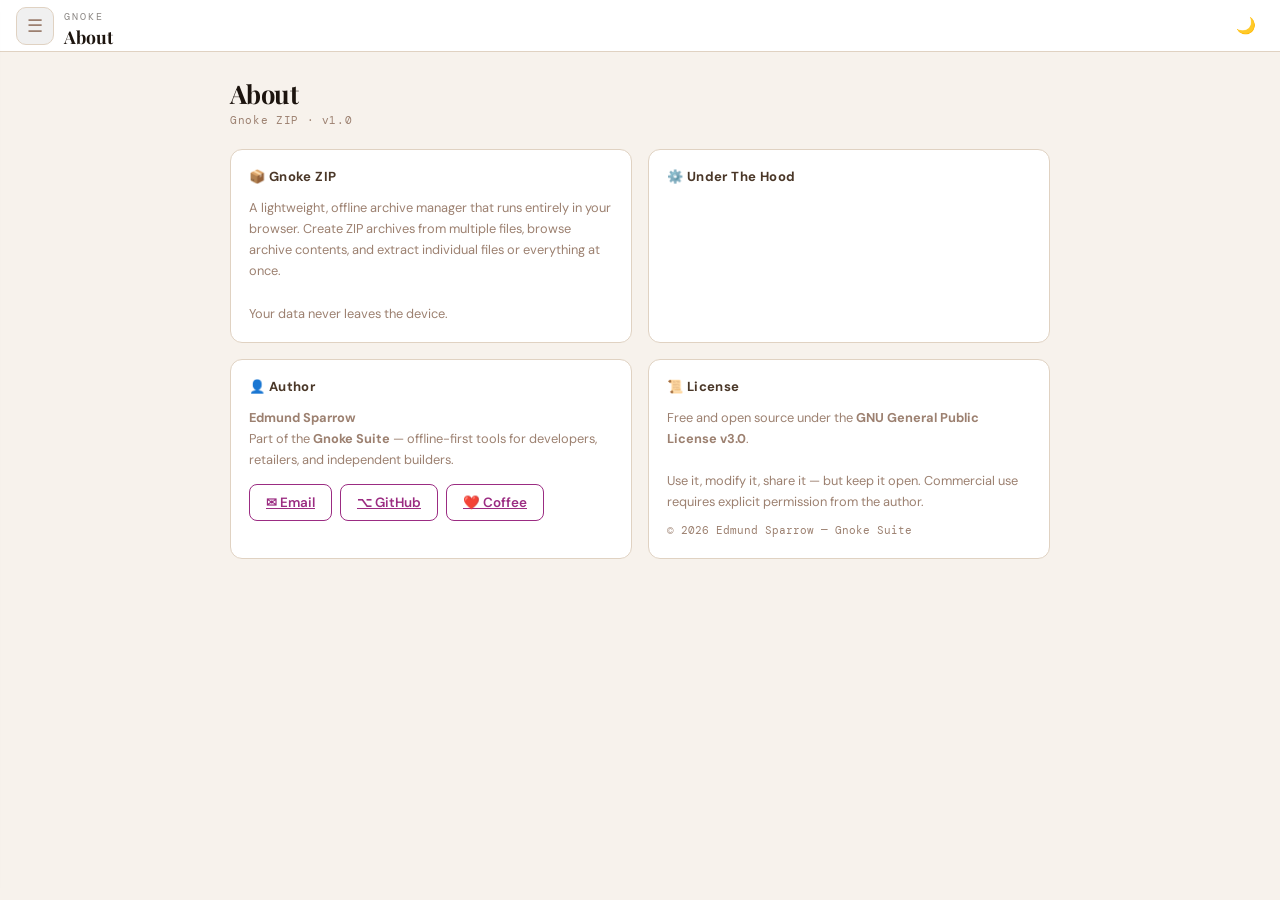
==== main/about.html @ bc57471d "Add files via upload" ====
<!DOCTYPE html>
<html lang="en">
<head>
  <meta charset="UTF-8" />
  <meta name="viewport" content="width=device-width, initial-scale=1.0, viewport-fit=cover" />
  <title>About — Gnoke ZIP</title>

  <link rel="preconnect" href="https://fonts.googleapis.com" />
  <link rel="preconnect" href="https://fonts.gstatic.com" crossorigin />
  <link href="https://fonts.googleapis.com/css2?family=DM+Mono:wght@400;500&family=Playfair+Display:wght@600;700&family=DM+Sans:wght@300;400;500;600&display=swap" rel="stylesheet" />

  <link rel="stylesheet"       href="../style.css" />
  <link rel="icon"             type="image/png"   href="../global.png" />
  <link rel="apple-touch-icon"                    href="../global.png" />
  <link rel="manifest"                            href="../manifest.json" />

  <script>
    (function () {
      var t = localStorage.getItem('gnoke_zip_theme');
      if (t) document.documentElement.setAttribute('data-theme', t);
    })();
  </script>
</head>
<body>

<header>
  <div>
    <small style="opacity:0.5;font-family:var(--font-mono);font-size:.6rem;letter-spacing:.2em;text-transform:uppercase;">Gnoke</small>
    <h1 style="margin:0;font-size:1.1rem;font-weight:700;font-family:var(--font-display);">About</h1>
  </div>
  <div style="margin-left:auto;display:flex;align-items:center;gap:8px;">
    <button class="icon-btn" id="theme-toggle" title="Toggle theme">🌙</button>
  </div>
</header>


<main class="pages">
  <section class="page active">
    <div class="page-content">

      <div class="page-header">
        <div>
          <h1>About</h1>
          <p class="sub">Gnoke ZIP · v1.0</p>
        </div>
      </div>

      <div class="card-grid">

        <div class="form-card">
          <h2 class="card-title">📦 Gnoke ZIP</h2>
          <p class="hint">
            A lightweight, offline archive manager that runs entirely in your browser.
            Create ZIP archives from multiple files, browse archive contents,
            and extract individual files or everything at once.<br /><br />
            Your data never leaves the device.
          </p>
        </div>

        <div class="form-card">
          <h2 class="card-title">⚙️ Under The Hood</h2>
          <table class="about-table">
            <tbody id="about-tech-table"></tbody>
          </table>
        </div>

        <div class="form-card">
          <h2 class="card-title">👤 Author</h2>
          <p class="hint">
            <strong>Edmund Sparrow</strong><br />
            Part of the <strong>Gnoke Suite</strong> — offline-first tools
            for developers, retailers, and independent builders.
          </p>
          <div style="display:flex;gap:8px;margin-top:14px;flex-wrap:wrap;">
            <a class="btn btn-outline" href="mailto:edmundsparrow@gmail.com">✉ Email</a>
            <a class="btn btn-outline" href="https://github.com/edmundsparrow" target="_blank" rel="noopener">⌥ GitHub</a>
            <a class="btn btn-outline" href="https://selar.com/showlove/edmundsparrow" target="_blank" rel="noopener">❤️ Coffee</a>
          </div>
        </div>

        <div class="form-card">
          <h2 class="card-title">📜 License</h2>
          <p class="hint">
            Free and open source under the
            <strong>GNU General Public License v3.0</strong>.<br /><br />
            Use it, modify it, share it — but keep it open.
            Commercial use requires explicit permission from the author.
          </p>
          <p class="hint" style="margin-top:10px;font-family:var(--font-mono);font-size:0.68rem;color:var(--muted);">
            © 2026 Edmund Sparrow — Gnoke Suite
          </p>
        </div>

      </div>
    </div>
  </section>
</main>


<div id="toast"></div>

<script src="../js/theme.js"></script>
<script>
  Theme.init();

  const tbody = document.getElementById('about-tech-table');
  if (tbody) {
    const rows = [
      ['Archive library', 'JSZip 3.10.1 (CDN)'],
      ['Persistence',     'None required (file I/O only)'],
      ['Network',         'CDN only (JSZip on first load)'],
      ['Stack',           'HTML · CSS · Vanilla JS'],
      ['PWA',             'Service Worker + manifest'],
      ['Version',         'v1.0'],
    ];
    tbody.innerHTML = rows.map(([k, v]) =>
      `<tr><td>${k}</td><td>${v}</td></tr>`
    ).join('');
  }
</script>

<script src="hmenu.js"></script>

</body>
</html>
---- style.css ----
/* ══════════════════════════════════════════════════════════════════════════
   style.css — Gnoke Suite Design System
   Shared across all Gnoke apps. Do NOT edit structure/layout rules.
   Per-app customisation: --accent and --bg tokens ONLY (see TOKENS section).
   Copyright © 2026 Edmund Sparrow — GNU GPL v3
   ══════════════════════════════════════════════════════════════════════════ */


/* ── 1. TOKENS ──────────────────────────────────────────────────────────── */
:root {
  /* Palette */
  --bg:           #f7f2ec;
  --bg2:          #ede5d8;
  --surface:      #ffffff;
  --surface2:     #faf7f4;
  --surface3:     #f3ede5;
  --text:         #1c140e;
  --text2:        #4a3728;
  --muted:        #9c8070;
  --border:       #e0d2c2;
  --border2:      #ccbbaa;

  /* Accent — ZIP: deep violet-pink */
  --accent:       #9b2c82;
  --accent-dk:    #7a1f66;
  --accent-lt:    #f8edf6;
  --accent-txt:   #5c1a50;
  --accent-dim:   color-mix(in srgb, var(--accent) 10%, transparent);

  /* Status colours */
  --green:        #2d6e4e;
  --green-lt:     #dff2ea;
  --red:          #b83030;
  --red-lt:       #fde8e8;
  --danger:       #b83030;

  /* Typography */
  --font-sans:    'DM Sans', sans-serif;
  --font-mono:    'DM Mono', monospace;
  --font-display: 'Playfair Display', serif;

  /* Radii */
  --radius:       8px;
  --radius-lg:    12px;

  /* Transitions */
  --transition:   0.15s ease;

  /* Topbar */
  --topbar-h:     52px;
  --topbar-bg:    #ffffff;
  --topbar-bdr:   #e0d2c2;
  --topbar-txt:   #1c140e;
  --topbar-muted: #9c8070;
}

/* ── Dark theme ── */
[data-theme="dark"] {
  --bg:           #141010;
  --bg2:          #1e1818;
  --surface:      #1e1818;
  --surface2:     #252020;
  --surface3:     #2c2525;
  --text:         #f0e8e0;
  --text2:        #c0a898;
  --muted:        #7a6258;
  --border:       #332828;
  --border2:      #443333;

  --accent:       #d45ab5;
  --accent-dk:    #bb3e9e;
  --accent-lt:    #2a1526;
  --accent-txt:   #f0c0e8;
  --accent-dim:   color-mix(in srgb, var(--accent) 12%, transparent);

  --green:        #4cae7c;
  --green-lt:     #0d2b1e;
  --red:          #e06060;
  --red-lt:       #2b0e0e;
  --danger:       #e06060;

  --topbar-bg:    #1e1818;
  --topbar-bdr:   #332828;
  --topbar-txt:   #f0e8e0;
  --topbar-muted: #7a6258;
}


/* ── 2. RESET ────────────────────────────────────────────────────────────── */
*, *::before, *::after { box-sizing: border-box; margin: 0; padding: 0; }

html, body {
  width: 100%; height: 100dvh;
  background: var(--bg); color: var(--text);
  font-family: var(--font-sans);
  -webkit-font-smoothing: antialiased;
  overflow: hidden;
}


/* ── 3. TOPBAR ───────────────────────────────────────────────────────────── */
header, #topbar {
  position: fixed; top: 0; left: 0; right: 0; z-index: 100;
  height: var(--topbar-h);
  background: var(--topbar-bg);
  border-bottom: 1px solid var(--topbar-bdr);
  display: flex; align-items: center;
  padding: 0 16px; gap: 10px;
}

#topbar-left  { display: flex; align-items: center; gap: 8px; }
#topbar-right { margin-left: auto; display: flex; align-items: center; gap: 6px; }

/* Brand */
#topbar-brand { display: flex; align-items: baseline; gap: 6px; }
#topbar-gnoke {
  font-family: var(--font-mono); font-size: .58rem;
  letter-spacing: .22em; text-transform: uppercase; color: var(--accent);
}
#topbar-app {
  font-family: var(--font-display);
  font-size: 1rem; font-weight: 700; color: var(--topbar-txt);
}

/* Context info (between brand and right) */
#context-info {
  margin-left: 12px;
  font-family: var(--font-mono); font-size: .64rem;
  letter-spacing: .04em; color: var(--muted);
  white-space: nowrap; overflow: hidden; text-overflow: ellipsis;
  max-width: 200px;
}

/* Icon buttons (theme toggle, hamburger) */
.icon-btn {
  background: none; border: none; cursor: pointer;
  font-size: 1rem; padding: 6px 8px; border-radius: var(--radius);
  color: var(--topbar-muted); transition: background var(--transition), color var(--transition);
}
.icon-btn:hover { background: var(--accent-dim); color: var(--accent); }

/* Hamburger — only visible on mobile */
#hamburger {
  display: none; align-items: center; justify-content: center;
  background: none; border: none; cursor: pointer;
  padding: 6px; border-radius: var(--radius); color: var(--topbar-muted);
  font-size: 1.15rem; transition: color var(--transition);
}
#hamburger:hover { color: var(--accent); }

/* Status chip */
#status-chip {
  font-family: var(--font-mono); font-size: .64rem; letter-spacing: .04em;
  color: var(--muted); padding: 3px 8px; border-radius: 20px;
  opacity: 0; transition: opacity .2s, background .2s;
}
#status-chip.show { opacity: 1; background: var(--accent-lt); color: var(--accent-txt); }
#status-chip.err  { background: var(--red-lt); color: var(--danger); }

/* Desktop menu group */
.menu-group {
  display: flex; align-items: center; gap: 2px;
  margin-left: 8px;
}
.menu-btn {
  background: none; border: none; cursor: pointer;
  font-family: var(--font-sans); font-size: .8rem; font-weight: 500;
  color: var(--topbar-muted); padding: 6px 10px; border-radius: var(--radius);
  transition: background var(--transition), color var(--transition);
}
.menu-btn:hover { background: var(--accent-dim); color: var(--accent); }
.menu-btn.active { color: var(--accent); background: var(--accent-lt); }


/* ── 4. LAYOUT ───────────────────────────────────────────────────────────── */
.pages {
  position: absolute; inset: 0;
  padding-top: var(--topbar-h);
  overflow: hidden;
}
.page {
  display: none; width: 100%; height: 100%; overflow-y: auto;
}
.page.active { display: block; }

.page-content {
  padding: 24px 20px 80px;
  max-width: 860px; margin: 0 auto;
}

.page-header {
  display: flex; align-items: flex-start;
  justify-content: space-between; gap: 12px;
  margin-bottom: 22px;
}
.page-header h1 {
  font-family: var(--font-display);
  font-size: 1.6rem; font-weight: 700;
  letter-spacing: -.02em; color: var(--text);
}
.page-header .sub {
  font-family: var(--font-mono); font-size: .68rem;
  letter-spacing: .06em; color: var(--muted);
  margin-top: 3px;
}

/* ── 5. CARD GRID ────────────────────────────────────────────────────────── */
.card-grid {
  display: grid;
  grid-template-columns: repeat(auto-fit, minmax(320px, 1fr));
  gap: 16px;
}
.card-grid.single { grid-template-columns: 1fr; }

.form-card {
  background: var(--surface);
  border: 1px solid var(--border); border-radius: var(--radius-lg);
  padding: 18px; transition: box-shadow var(--transition);
}
.form-card:hover { box-shadow: 0 4px 16px rgba(0,0,0,.06); }

.card-title {
  font-size: .82rem; font-weight: 700;
  letter-spacing: .03em; color: var(--text2);
  margin-bottom: 12px;
}
.hint {
  font-size: .8rem; color: var(--muted); line-height: 1.65;
}


/* ── 6. BUTTONS ──────────────────────────────────────────────────────────── */
.btn {
  display: inline-flex; align-items: center; justify-content: center; gap: 6px;
  padding: 9px 16px; border-radius: var(--radius);
  font-family: var(--font-sans); font-size: .84rem; font-weight: 600;
  cursor: pointer; border: none;
  transition: background var(--transition), opacity var(--transition), transform var(--transition);
  white-space: nowrap;
}
.btn:active { transform: scale(0.97); }

.btn-primary {
  background: var(--accent); color: #fff;
}
.btn-primary:hover { background: var(--accent-dk); }

.btn-outline {
  background: transparent; color: var(--accent);
  border: 1.5px solid var(--accent);
}
.btn-outline:hover { background: var(--accent-lt); }

.btn-ghost {
  background: transparent; color: var(--text2);
  border: 1.5px solid var(--border2);
}
.btn-ghost:hover { background: var(--surface2); }

.btn-danger {
  background: var(--danger); color: #fff;
}
.btn-danger:hover { opacity: 0.88; }

.btn:disabled {
  opacity: 0.42; cursor: not-allowed; pointer-events: none;
}

/* Small button variant */
.btn-sm { padding: 6px 12px; font-size: .76rem; }


/* ── 7. LOADING OVERLAY ──────────────────────────────────────────────────── */
#loading-overlay {
  display: none; position: fixed; inset: 0; z-index: 500;
  background: rgba(247,242,236,.82);
  align-items: center; justify-content: center;
  backdrop-filter: blur(3px);
}
.loading-spinner {
  width: 28px; height: 28px;
  border: 3px solid var(--border2);
  border-top-color: var(--accent);
  border-radius: 50%;
  animation: spin .7s linear infinite;
}
@keyframes spin { to { transform: rotate(360deg); } }


/* ── 8. FORM ELEMENTS ────────────────────────────────────────────────────── */
label {
  display: block; font-family: var(--font-mono);
  font-size: .68rem; font-weight: 500; letter-spacing: .08em;
  text-transform: uppercase; color: var(--text2); margin-bottom: 5px;
}
input[type="text"],
input[type="number"],
input[type="date"],
input[type="time"],
input[type="email"],
textarea,
select {
  width: 100%; padding: 8px 12px;
  border: 1.5px solid var(--border); border-radius: 8px;
  background: var(--surface); color: var(--text);
  font-size: .88rem; font-family: var(--font-sans);
  transition: border-color var(--transition), box-shadow var(--transition);
}
input:focus, textarea:focus, select:focus {
  outline: none;
  border-color: var(--accent);
  box-shadow: 0 0 0 3px var(--accent-lt);
}
input[type="number"] { text-align: right; }

.form-group { margin-bottom: 14px; }
.form-row {
  display: grid; grid-template-columns: 1fr 1fr;
  gap: 12px; margin-bottom: 14px;
}


/* ── 9. TABLES ───────────────────────────────────────────────────────────── */
.table-wrap { overflow-x: auto; }
table { width: 100%; border-collapse: collapse; font-size: .875rem; }
th, td { padding: 10px 14px; border-bottom: 1px solid var(--border); text-align: left; }
th {
  background: var(--surface2);
  font-family: var(--font-mono); font-size: .62rem;
  letter-spacing: .1em; text-transform: uppercase;
  color: var(--muted); font-weight: 500;
}
th.num, td.num { text-align: right; }
tr:last-child td { border-bottom: none; }
tr:hover td { background: var(--surface2); }
.empty-cell { text-align: center; color: var(--muted); padding: 2.5rem; }

.about-table { width: 100%; border-collapse: collapse; font-size: .8rem; }
.about-table td {
  padding: 7px 0; border-bottom: 1px solid var(--border); color: var(--muted);
}
.about-table td:first-child {
  font-family: var(--font-mono); font-size: .72rem;
  color: var(--text); width: 40%;
}
.about-table tr:last-child td { border-bottom: none; }


/* ── 10. MODALS ──────────────────────────────────────────────────────────── */
.modal-overlay {
  position: fixed; inset: 0; z-index: 300;
  background: rgba(0,0,0,.4);
  display: none; align-items: center; justify-content: center;
  padding: 20px;
}
.modal-overlay.show { display: flex; }
.modal {
  background: var(--surface); border: 1px solid var(--border);
  border-radius: var(--radius-lg); width: 100%; max-width: 420px;
  padding: 20px; box-shadow: 0 16px 48px rgba(0,0,0,.18);
}
.modal-head {
  display: flex; align-items: center;
  justify-content: space-between; margin-bottom: 14px;
}
.modal-head h3 { font-size: .95rem; font-weight: 600; }
.modal-close {
  background: none; border: none; font-size: 1rem;
  cursor: pointer; color: var(--muted); padding: 2px 6px; border-radius: 4px;
}
.modal-close:hover { color: var(--text); }
.modal-body { font-size: .84rem; color: var(--muted); line-height: 1.6; margin-bottom: 14px; }
.modal-actions { display: flex; justify-content: flex-end; gap: 8px; margin-top: 14px; }


/* ── 11. TOAST ───────────────────────────────────────────────────────────── */
#toast {
  position: fixed; bottom: 28px; left: 50%;
  transform: translateX(-50%) translateY(12px);
  background: var(--text); color: var(--bg);
  font-family: var(--font-mono); font-size: .72rem; letter-spacing: .04em;
  padding: 10px 18px; border-radius: 24px;
  opacity: 0; pointer-events: none;
  transition: opacity .2s, transform .2s;
  white-space: nowrap; z-index: 999;
}
#toast.show { opacity: 1; transform: translateX(-50%) translateY(0); }
#toast.err  { background: var(--danger); color: #fff; }
#toast.ok   { background: var(--green);  color: #fff; }


/* ── 12. MOBILE DRAWER ───────────────────────────────────────────────────── */
#drawer-overlay {
  display: none; position: fixed; inset: 0;
  background: rgba(0,0,0,.35); z-index: 150;
}
#drawer-overlay.open { display: block; }

#drawer {
  position: fixed; top: 0; left: 0; bottom: 0;
  width: 270px; background: var(--topbar-bg); z-index: 160;
  border-right: 1px solid var(--topbar-bdr);
  transform: translateX(-100%); transition: transform .28s ease;
  display: flex; flex-direction: column; overflow-y: auto;
}
#drawer.open { transform: translateX(0); }

#drawer-header {
  display: flex; align-items: center; justify-content: space-between;
  padding: 16px 16px 12px;
  border-bottom: 1px solid var(--topbar-bdr);
}
#drawer-brand { display: flex; align-items: baseline; gap: 6px; }
#drawer-gnoke {
  font-family: var(--font-mono); font-size: .62rem;
  letter-spacing: .22em; text-transform: uppercase; color: var(--accent);
}
#drawer-app {
  font-family: var(--font-display);
  font-size: 1rem; font-weight: 700; color: var(--topbar-txt);
}
#drawer-close {
  background: none; border: none;
  color: var(--topbar-muted); font-size: 1rem; cursor: pointer; padding: 4px 8px;
  transition: color var(--transition);
}
#drawer-close:hover { color: var(--topbar-txt); }
.drawer-section {
  font-family: var(--font-mono); font-size: .58rem; letter-spacing: .14em;
  text-transform: uppercase; color: var(--topbar-muted); padding: 16px 16px 6px;
}
.drawer-btn {
  background: none; border: none; text-align: left; width: 100%;
  padding: 10px 16px; font-family: var(--font-sans); font-size: .86rem;
  color: var(--topbar-txt); cursor: pointer;
  transition: background var(--transition), color var(--transition);
}
.drawer-btn:hover { background: var(--accent-dim); color: var(--accent); }
.drawer-btn.danger { color: var(--danger); }


/* ── 13. RESPONSIVE ──────────────────────────────────────────────────────── */
@media (max-width: 640px) {
  #hamburger    { display: flex; }
  .menu-group   { display: none; }
  #context-info { display: none; }
  .page-content { padding: 18px 14px 60px; }
  .card-grid    { grid-template-columns: 1fr; }
  .page-header h1 { font-size: 1.4rem; }
}

@media (min-width: 641px) {
  #hamburger { display: none; }
  #drawer, #drawer-overlay { display: none !important; }
}

/* ── PWA safe-area ── */
@media (display-mode: standalone) {
  #topbar { padding-top: env(safe-area-inset-top); height: calc(var(--topbar-h) + env(safe-area-inset-top)); }
}
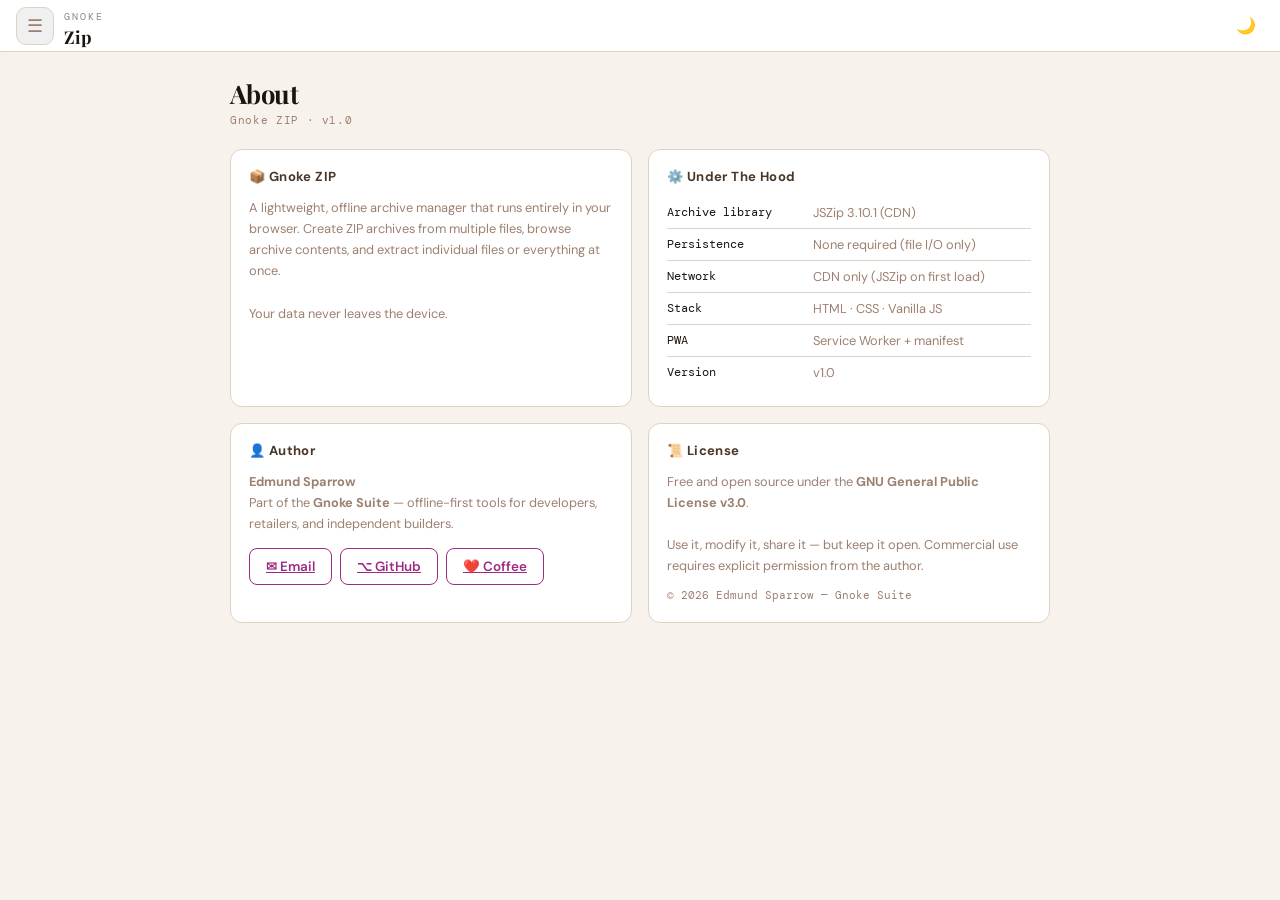
==== commit 72fb921d: "Add files via upload" ====
--- a/main/about.html
+++ b/main/about.html
@@ -26,7 +26,7 @@
 <header>
   <div>
     <small style="opacity:0.5;font-family:var(--font-mono);font-size:.6rem;letter-spacing:.2em;text-transform:uppercase;">Gnoke</small>
-    <h1 style="margin:0;font-size:1.1rem;font-weight:700;font-family:var(--font-display);">About</h1>
+    <h1 style="margin:0;font-size:1.1rem;font-weight:700;font-family:var(--font-display);">Zip</h1>
   </div>
   <div style="margin-left:auto;display:flex;align-items:center;gap:8px;">
     <button class="icon-btn" id="theme-toggle" title="Toggle theme">🌙</button>
